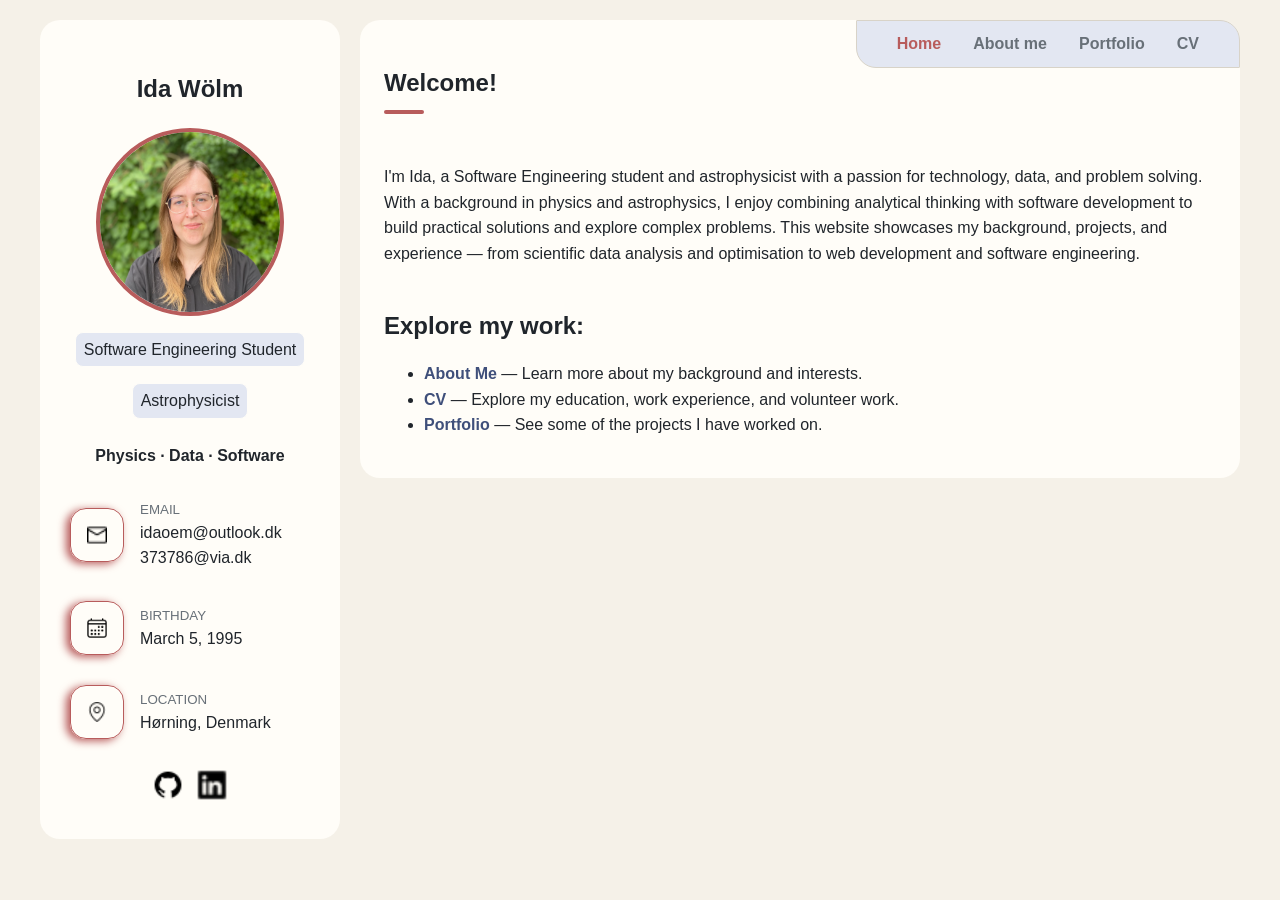
==== index.html @ 42e33f45 "Initial commit" ====
<!doctype html>

<html lang="en">
  <head>
    <meta name="viewport" content="width=device-width, initial-scale=1" />
    <title>Ida Wölm</title>
    <link rel="stylesheet" href="styles.css" />
  </head>

  <body>
    <aside>
      <div id="profile">
        <h1>Ida Wölm</h1>
        <img src="images/me.png" alt="A picture of Ida Wölm" />
        <p>Software Engineering Student</p>
        <p>Astrophysicist</p>
        <p>Physics · Data · Software</p>
      </div>

      <div id="contact-info">
        <div class="info-container">
          <img src="images/Mail-Send-Envelope.png" alt="Mail ikon" />
          <div>
            <p class="label">EMAIL</p>
            <a href="mailto:idaoem@outlook.dk">idaoem@outlook.dk</a>
            <a href="mailto:373786@via.dk">373786@via.dk</a>
          </div>
        </div>
        <div class="info-container">
          <img src="images/Calendar-Outline.png" alt="Calendar ikon" />
          <div>
            <p class="label">BIRTHDAY</p>
            <p>March 5, 1995</p>
          </div>
        </div>
        <div class="info-container">
          <img src="images/Map-Pin-Light.png" alt="Map pin ikon" />
          <div>
            <p class="label">LOCATION</p>
            <a
              href="https://www.google.com/maps/search/?api=1&query=Hørning, Denmark"
              target="_blank"
              >Hørning, Denmark</a
            >
          </div>
        </div>
        <div id="social-media">
          <a href="https://github.com/IdaDixen" target="_blank"
            ><img src="images/Logo-Github.png" alt="GitHub logo"
          /></a>
          <a href="https://www.linkedin.com/in/idadsw/" target="_blank"
            ><img src="images/Linkedin-Logo.png" alt="LinkedIn logo"
          /></a>
        </div>
      </div>
    </aside>

    <main>
      <nav>
        <ul>
          <li><a class="active" href="index.html">Home</a></li>
          <li><a href="about-me.html">About me</a></li>
          <li><a href="portfolio.html">Portfolio</a></li>
          <li><a href="cv.html">CV</a></li>
        </ul>
      </nav>

      <section>
        <h1>Welcome!</h1>
        <p>
          I'm Ida, a Software Engineering student and astrophysicist with a
          passion for technology, data, and problem solving. With a background
          in physics and astrophysics, I enjoy combining analytical thinking
          with software development to build practical solutions and explore
          complex problems. This website showcases my background, projects, and
          experience — from scientific data analysis and optimisation to web
          development and software engineering.
        </p>

        <h2>Explore my work:</h2>
        <ul>
          <li>
            <a href="about-me.html"><strong>About Me</strong></a> — Learn more
            about my background and interests.
          </li>
          <li>
            <a href="cv.html"><strong>CV</strong></a> — Explore my education,
            work experience, and volunteer work.
          </li>
          <li>
            <a href="portfolio.html"><strong>Portfolio</strong></a> — See some
            of the projects I have worked on.
          </li>
        </ul>
      </section>
    </main>
  </body>
</html>
---- styles.css ----
:root {
  /* predefined colors: */
  --page-bg: #f5f1e8;
  --content-bg: #fffdf8;

  --main-text: #20252b;
  --secondary-text: #687078;

  --accent-color: #3f4f7a;
  --accent-bg: #e3e7f2;
  --accent-red: #b85c5c;

  --divider-color: #d8d3c8;
  /* .................. */
}

body {
  background-color: var(--page-bg);
  width: calc(100% - 40px);
  margin: 20px auto;
  max-width: 1200px;

  font-family: "IBM Plex Sans", sans-serif;
  font-size: 16px;
  line-height: 1.6;
  color: var(--main-text);

  display: grid;
  grid-template-columns: 300px 1fr; /* Creating to grids, with the sidebar having a fixed size */
  gap: 20px;
  align-items: start;
}

a {
  color: inherit;
  text-decoration: none;
}

a:hover {
  color: var(--accent-color);
  text-decoration: underline;
}

aside {
  /* not visible at mobile view */
  background: var(--content-bg);
  border-radius: 20px;
  padding: 30px;
  text-align: center;
  font-weight: bold;
}

#profile > img {
  width: 180px;
  height: 180px;
  border-radius: 50%;
  border: solid 4px var(--accent-red);
}

#profile > p:nth-of-type(1),
#profile > p:nth-of-type(2) {
  background: var(--accent-bg);
  border: solid 1px var(--content-bg); /* visible at mobile view */
  border-radius: 8px;
  display: inline-block;
  padding: 4px 8px;
  font-weight: lighter;
  margin: 8px 0px;
}

.info-container {
  display: grid;
  grid-template-columns: auto 1fr;
  gap: 16px;
  align-items: center;
  text-align: left;
  margin: 30px 0px;
  font-weight: lighter;
}

.info-container > img {
  width: 20px;
  border: solid 1px var(--accent-red);
  border-radius: 16px;
  padding: 16px;
  box-shadow: -4px 2px 8px var(--accent-red);
}

.info-container .label {
  color: var(--secondary-text);
  font-size: smaller;
  margin: 0;
}

.info-container p {
  margin: 0;
}

#social-media img {
  height: 2rem;
  padding: 0px 4px;
}

main {
  background: var(--content-bg);
  border-radius: 20px;

  display: grid;
  grid-template: "stack";
}

nav {
  background: var(--accent-bg);
  border-radius: 1px 20px;
  border: solid 1px var(--divider-color);
  color: var(--secondary-text);
  font-weight: bold;

  grid-area: stack;
  justify-self: end;
  align-self: start;
  z-index: 1;
}

nav ul {
  margin: 0;
  padding: 0;
  list-style: none;
  display: flex;
  margin: 0px 24px;
}

nav li {
  padding: 10px 16px;
}

nav a.active {
  color: var(--accent-red);
}

/* Tablet design --> exploting the cascade-algorithm */
@media (max-width: 900px) {
  body {
    grid-template-columns: 260px 1fr; /* Shrinking the sidebars fixed size */
    margin: 20px 10px; /* less margin at the sides */
    width: calc(100% - 20px); /* adjusting width to the reduced size */
  }

  main {
    display: block;
  }

  nav {
    width: 100%;
  }

  nav ul {
    justify-content: space-around;
  }

  aside {
    padding: 10px; /* Making the same room for the content, while shrinking the column */
  }
}

/* Mobile design */
@media (max-width: 600px) {
  body {
    grid-template-columns: 1fr; /* Only one column now */
    grid-template-areas: /* splitting the "aside" in a header and a footer and rearranging the structure */
      "nav"
      "profile"
      "main"
      "contact";
  }

  aside {
    display: contents; /* splitting the aside content */
  }

  nav {
    grid-row: nav;
  }

  #profile {
    grid-area: profile;
  }

  main {
    grid-area: main;
  }

  #contact-info {
    grid-area: contact;
  }

  .info-container a {
    display: block;
  }
}

section {
  grid-area: stack;
  margin: 24px;
}

section h1::after {
  /* Creating red line under page title */
  content: "";
  display: block;
  width: 40px;
  height: 4px;
  background: var(--accent-red);
  margin-top: 8px;
  border-radius: 2px;
  margin-bottom: 50px;
}

h2 {
  margin: 40px 0px 0px;
}

section a {
  color: var(--accent-color);
}

.timeline {
  /* Create timeline on the left */
  border-left: 2px solid var(--divider-color);
  list-style: none;
}

.timeline li::before {
  /* Create the dots on the timeline */
  content: "";
  position: absolute;
  width: 10px;
  height: 10px;
  border-radius: 50%;
  background: var(--accent-red);
  left: -49px;
  top: 5px;
  border: solid 3px var(--divider-color);
}

.timeline li {
  /* ensure dots are one the timeline */
  position: relative;
}

.timeline li > * {
  /* create space between timeline and text */
  margin-left: 30px;
}

.date {
  color: var(--accent-red);
}
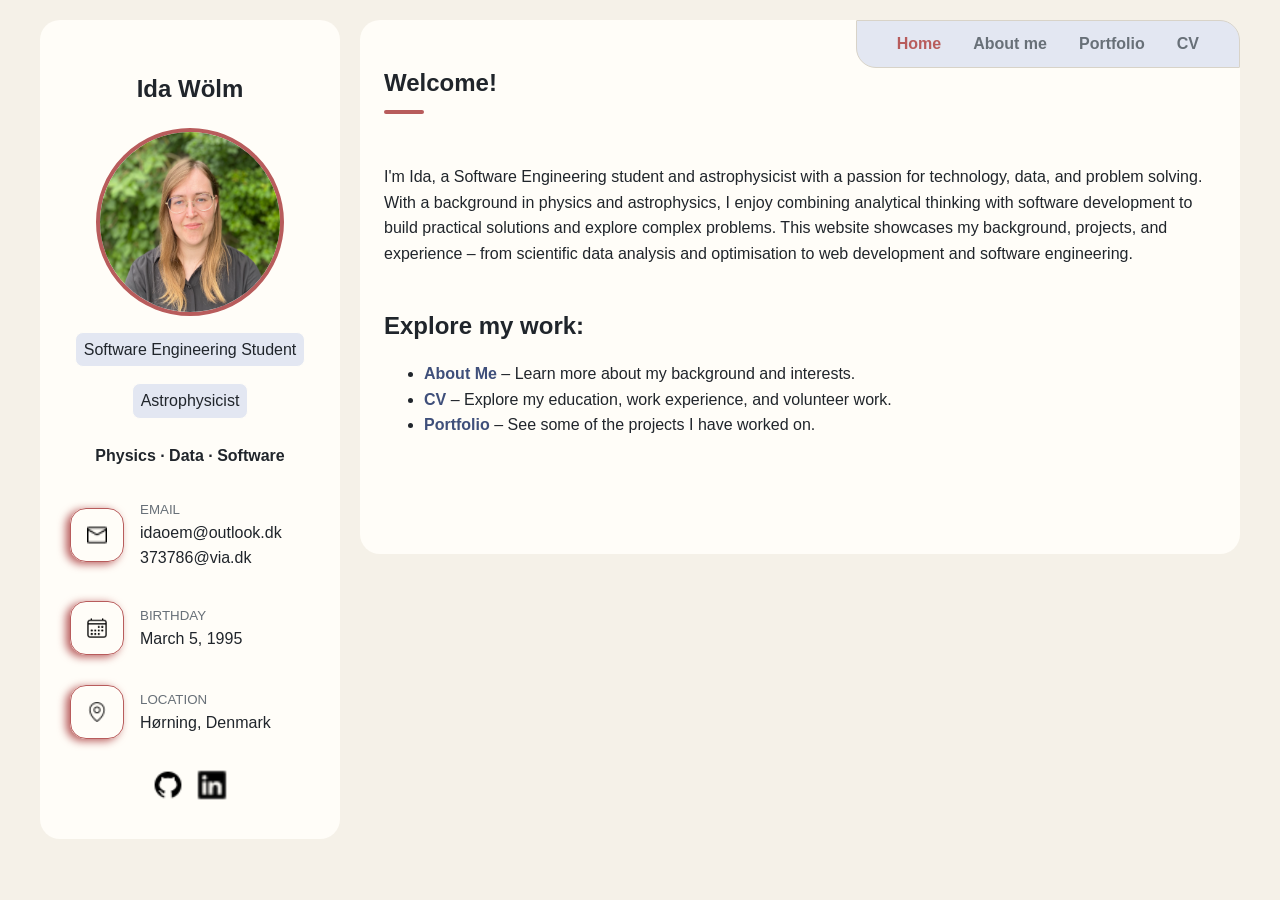
==== commit 4347684a: "Added skills and projects. Finished timeline." ====
--- a/index.html
+++ b/index.html
@@ -2,6 +2,7 @@
 
 <html lang="en">
   <head>
+    <meta charset="UTF-8" />
     <meta name="viewport" content="width=device-width, initial-scale=1" />
     <title>Ida Wölm</title>
     <link rel="stylesheet" href="styles.css" />
@@ -73,22 +74,22 @@
           in physics and astrophysics, I enjoy combining analytical thinking
           with software development to build practical solutions and explore
           complex problems. This website showcases my background, projects, and
-          experience — from scientific data analysis and optimisation to web
+          experience &ndash; from scientific data analysis and optimisation to web
           development and software engineering.
         </p>
 
         <h2>Explore my work:</h2>
         <ul>
           <li>
-            <a href="about-me.html"><strong>About Me</strong></a> — Learn more
+            <a href="about-me.html"><strong>About Me</strong></a> &ndash; Learn more
             about my background and interests.
           </li>
           <li>
-            <a href="cv.html"><strong>CV</strong></a> — Explore my education,
+            <a href="cv.html"><strong>CV</strong></a> &ndash; Explore my education,
             work experience, and volunteer work.
           </li>
           <li>
-            <a href="portfolio.html"><strong>Portfolio</strong></a> — See some
+            <a href="portfolio.html"><strong>Portfolio</strong></a> &ndash; See some
             of the projects I have worked on.
           </li>
         </ul>
--- a/styles.css
+++ b/styles.css
@@ -42,8 +42,7 @@
 }
 
 aside {
-  /* not visible at mobile view */
-  background: var(--content-bg);
+  background: var(--content-bg); /* not visible at mobile view */
   border-radius: 20px;
   padding: 30px;
   text-align: center;
@@ -199,8 +198,15 @@
   }
 }
 
+section:first-of-type {
+  grid-area: stack;
+}
+
+section:last-of-type {
+  margin-bottom: 100px;
+}
+
 section {
-  grid-area: stack;
   margin: 24px;
 }
 
@@ -224,6 +230,7 @@
   color: var(--accent-color);
 }
 
+/* Timeline at CV page */
 .timeline {
   /* Create timeline on the left */
   border-left: 2px solid var(--divider-color);
@@ -248,11 +255,85 @@
   position: relative;
 }
 
-.timeline li > * {
-  /* create space between timeline and text */
-  margin-left: 30px;
-}
-
 .date {
   color: var(--accent-red);
-}
+  margin: 0;
+}
+
+.timeline h4 {
+  margin-bottom: 0;
+  margin-top: 40px;
+}
+
+.timeline p {
+  margin: 0px;
+}
+
+/* .................. */
+
+/* Skills at about-me page */
+
+.skill-list {
+  margin-left: 8px;
+  border: solid 1px var(--accent-red);
+  border-radius: 16px;
+  padding: 16px;
+  box-shadow: -4px 2px 8px var(--accent-red);
+  margin: 20px;
+}
+
+.skills ul {
+  display: flex;
+  flex-wrap: wrap;
+
+  list-style: none;
+  padding: 8px;
+  margin: 0px;
+}
+
+.skills li {
+  min-width: 150px;
+  max-width: 220px;
+  padding: 10px;
+}
+
+.skill-name {
+  color: var(--accent-red);
+}
+
+.skill-list h3 {
+  margin-bottom: 8px;
+}
+
+.skill-list p:first-of-type {
+  margin-top: 0;
+}
+
+/* .................. */
+
+/* Projects at portfolio page */
+.projects {
+  display: grid;
+  gap: 30px;
+}
+
+.project {
+  border-left: 3px solid var(--accent-red);
+  padding-left: 24px;
+}
+
+.project h2 {
+  margin: 0;
+}
+
+.project-tech {
+  color: var(--accent-red);
+  margin: 4px 0 12px;
+  font-size: 1rem;
+}
+
+.project p {
+  margin: 0 0 12px;
+  max-width: 700px;
+}
+/* .................. */
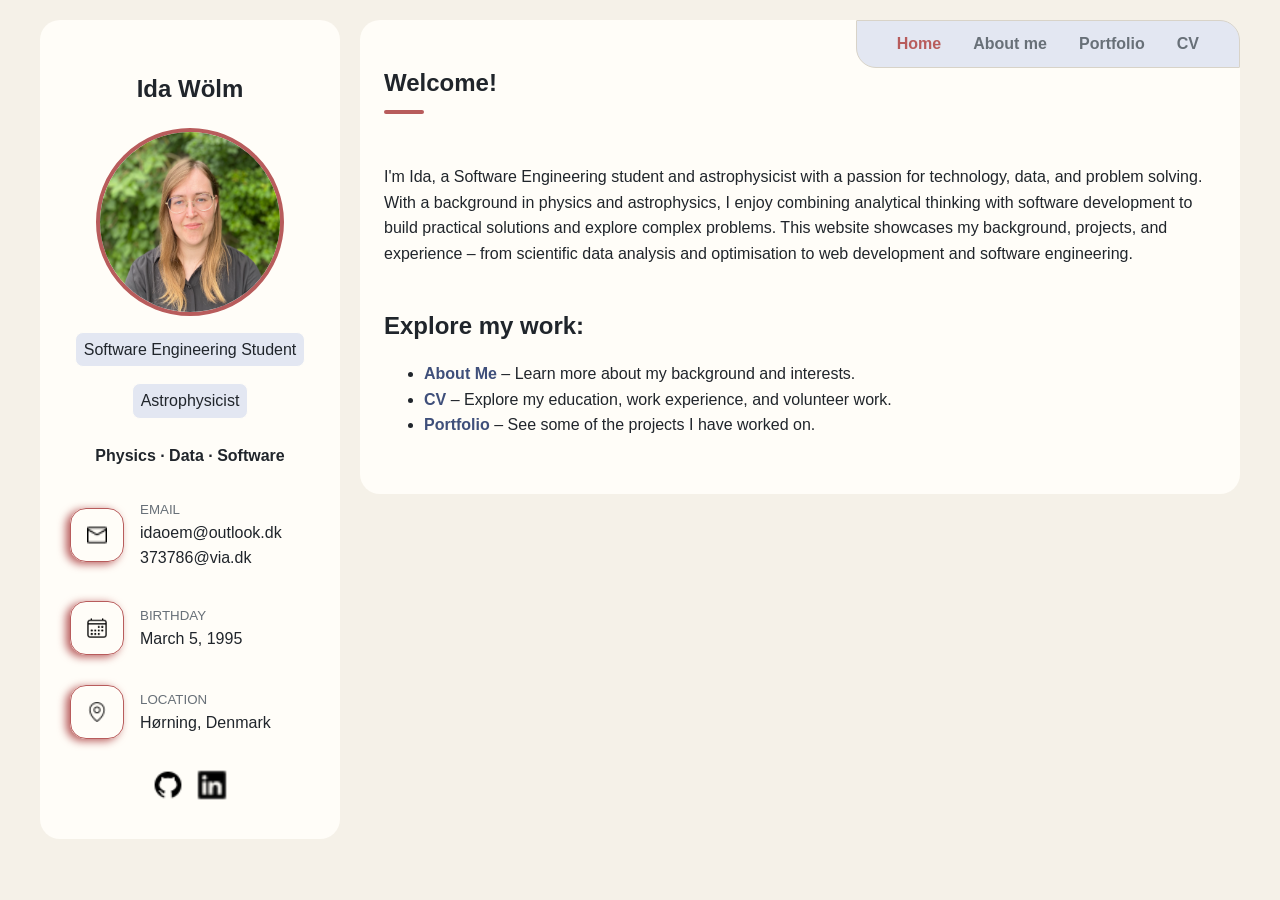
==== commit be0d9d8f: "Updated About Me tekst" ====
--- a/index.html
+++ b/index.html
@@ -15,7 +15,7 @@
         <img src="images/me.png" alt="A picture of Ida Wölm" />
         <p>Software Engineering Student</p>
         <p>Astrophysicist</p>
-        <p>Physics · Data · Software</p>
+        <p>Physics &middot; Data &middot; Software</p>
       </div>
 
       <div id="contact-info">
@@ -74,23 +74,23 @@
           in physics and astrophysics, I enjoy combining analytical thinking
           with software development to build practical solutions and explore
           complex problems. This website showcases my background, projects, and
-          experience &ndash; from scientific data analysis and optimisation to web
-          development and software engineering.
+          experience &ndash; from scientific data analysis and optimisation to
+          web development and software engineering.
         </p>
 
         <h2>Explore my work:</h2>
         <ul>
           <li>
-            <a href="about-me.html"><strong>About Me</strong></a> &ndash; Learn more
-            about my background and interests.
+            <a href="about-me.html"><strong>About Me</strong></a> &ndash; Learn
+            more about my background and interests.
           </li>
           <li>
-            <a href="cv.html"><strong>CV</strong></a> &ndash; Explore my education,
-            work experience, and volunteer work.
+            <a href="cv.html"><strong>CV</strong></a> &ndash; Explore my
+            education, work experience, and volunteer work.
           </li>
           <li>
-            <a href="portfolio.html"><strong>Portfolio</strong></a> &ndash; See some
-            of the projects I have worked on.
+            <a href="portfolio.html"><strong>Portfolio</strong></a> &ndash; See
+            some of the projects I have worked on.
           </li>
         </ul>
       </section>
--- a/styles.css
+++ b/styles.css
@@ -203,7 +203,7 @@
 }
 
 section:last-of-type {
-  margin-bottom: 100px;
+  margin-bottom: 40px;
 }
 
 section {
@@ -273,13 +273,14 @@
 
 /* Skills at about-me page */
 
-.skill-list {
+.skills {
   margin-left: 8px;
   border: solid 1px var(--accent-red);
   border-radius: 16px;
   padding: 16px;
   box-shadow: -4px 2px 8px var(--accent-red);
-  margin: 20px;
+  margin: 50px 10px;
+  color: var(--accent-color);
 }
 
 .skills ul {
@@ -292,8 +293,7 @@
 }
 
 .skills li {
-  min-width: 150px;
-  max-width: 220px;
+  flex: 1 1 220px;
   padding: 10px;
 }
 
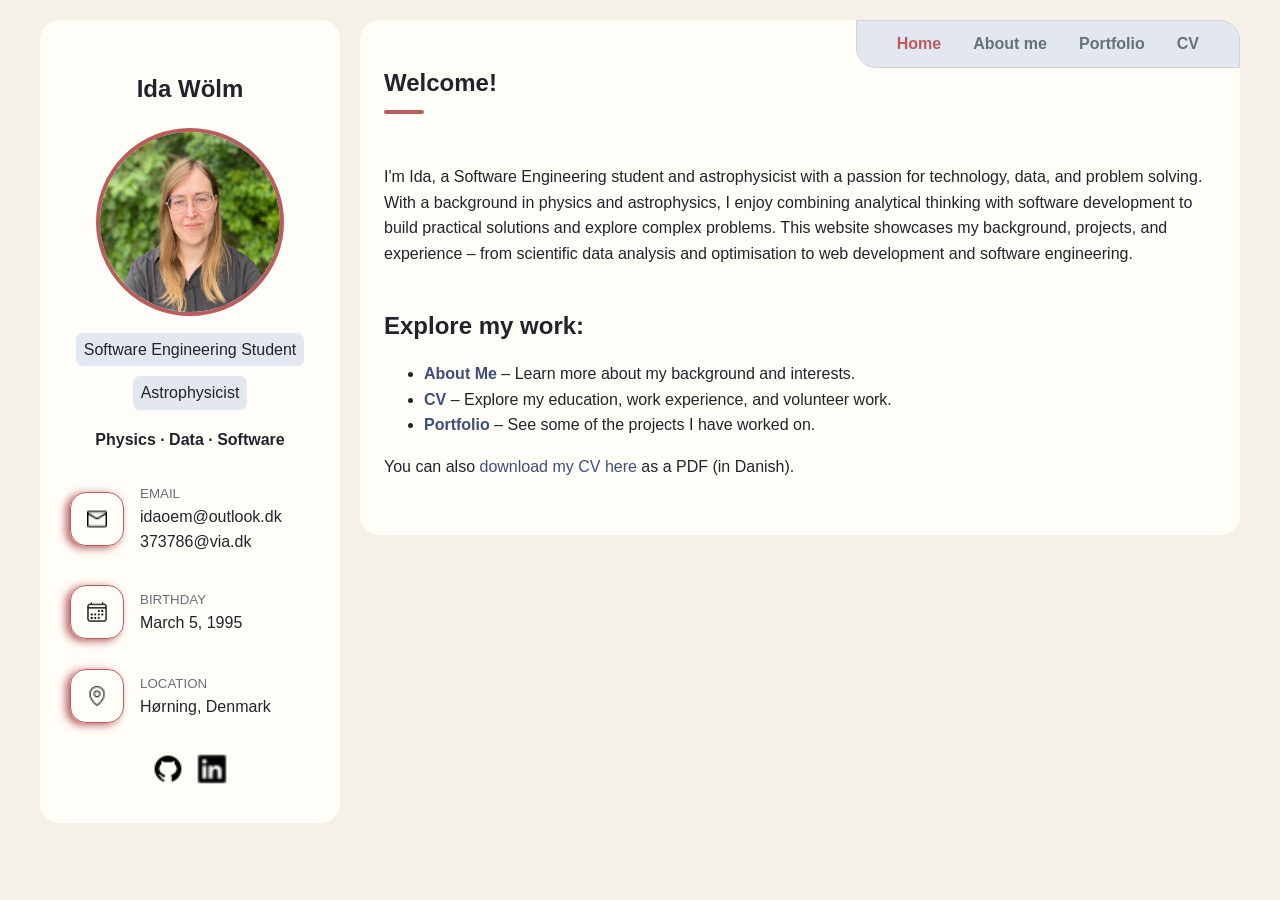
==== commit 1fe63983: "Final commit before html and CSS validation" ====
--- a/index.html
+++ b/index.html
@@ -93,6 +93,12 @@
             some of the projects I have worked on.
           </li>
         </ul>
+
+        <p>
+          You can also
+          <a href="documents/CV_IdaDSW.pdf" download>download my CV here</a> as
+          a PDF (in Danish).
+        </p>
       </section>
     </main>
   </body>
--- a/styles.css
+++ b/styles.css
@@ -61,10 +61,10 @@
   background: var(--accent-bg);
   border: solid 1px var(--content-bg); /* visible at mobile view */
   border-radius: 8px;
-  display: inline-block;
+  display: table;
   padding: 4px 8px;
   font-weight: lighter;
-  margin: 8px 0px;
+  margin: 8px auto;
 }
 
 .info-container {
@@ -314,7 +314,9 @@
 /* Projects at portfolio page */
 .projects {
   display: grid;
-  gap: 30px;
+  gap: 40px;
+  grid-template-columns: repeat(auto-fill, minmax(300px, 1fr));
+  margin-top: 50px;
 }
 
 .project {
@@ -332,8 +334,4 @@
   font-size: 1rem;
 }
 
-.project p {
-  margin: 0 0 12px;
-  max-width: 700px;
-}
 /* .................. */
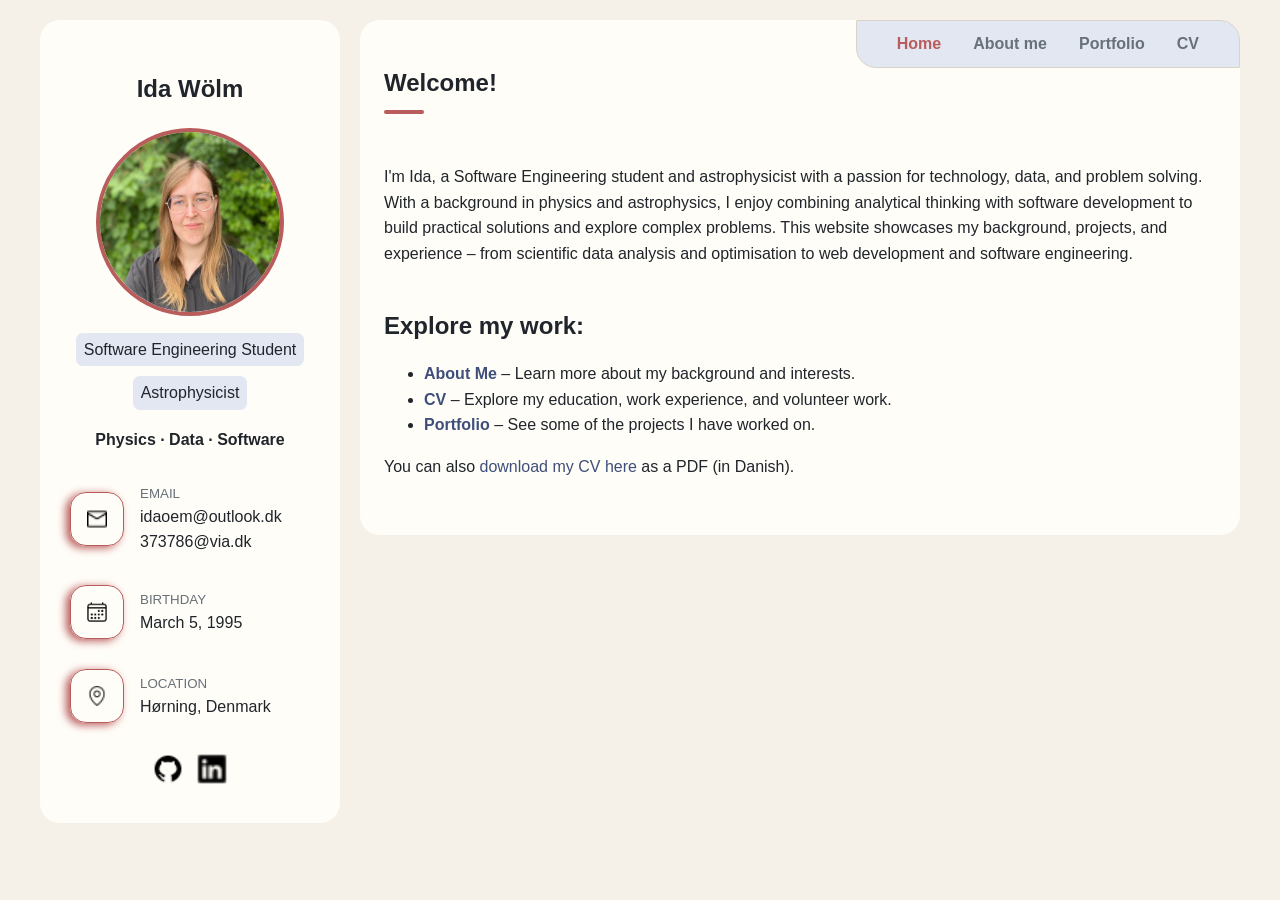
==== commit 37aef6b7: "Fixed Google Maps link" ====
--- a/index.html
+++ b/index.html
@@ -39,7 +39,7 @@
           <div>
             <p class="label">LOCATION</p>
             <a
-              href="https://www.google.com/maps/search/?api=1&query=Hørning, Denmark"
+              href="https://www.google.com/maps/search/?api=1&query=Hørning,%20Denmark"
               target="_blank"
               >Hørning, Denmark</a
             >
